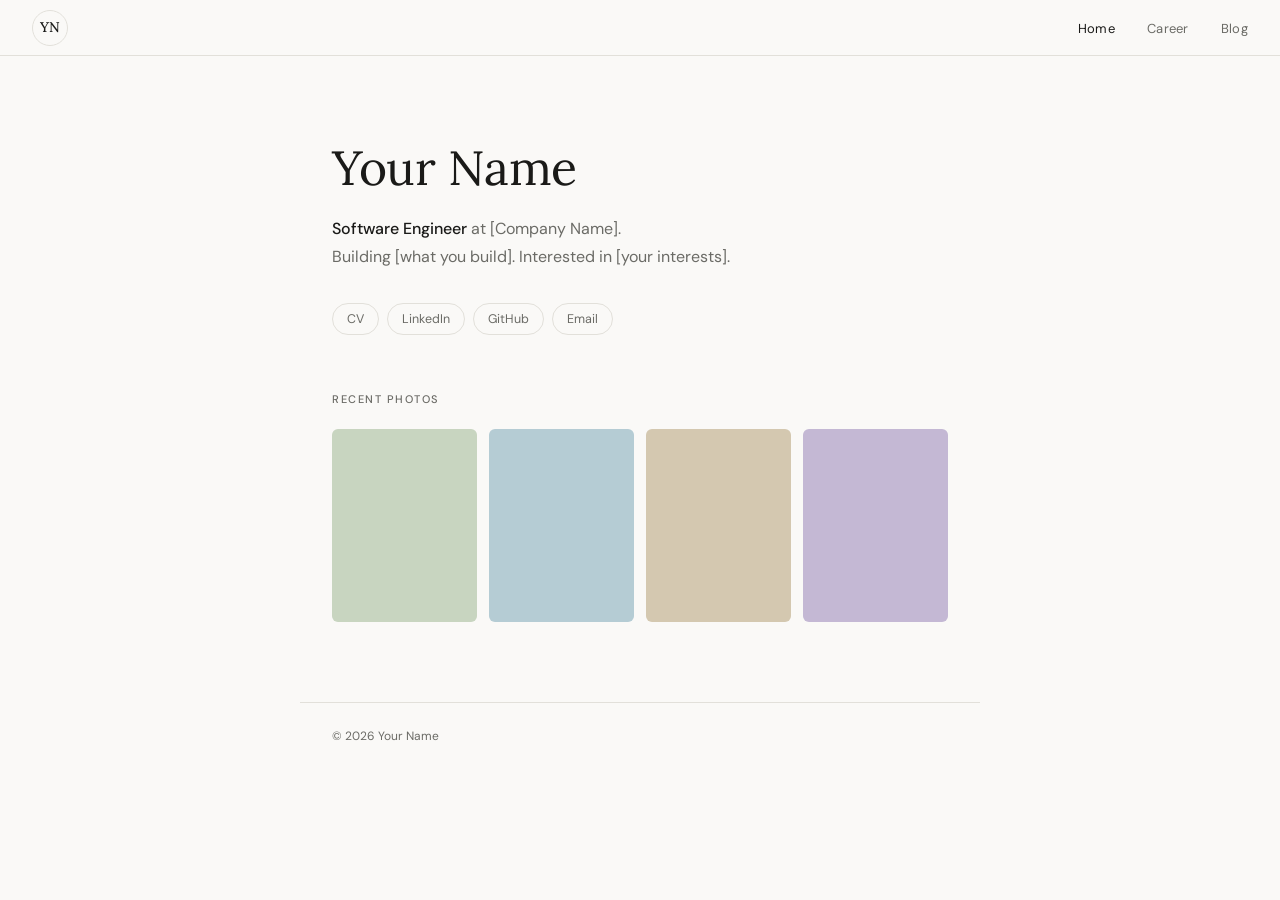
==== index.html @ 89cfebbd "Initial commit - creating a personal website that describes everything about me" ====
<!DOCTYPE html>
<html lang="en">
<head>
<meta charset="UTF-8">
<meta name="viewport" content="width=device-width, initial-scale=1.0">
<title>Home | Your Name</title>
<link rel="preconnect" href="https://fonts.googleapis.com">
<link href="https://fonts.googleapis.com/css2?family=Lora:ital,wght@0,400;0,500;1,400&family=DM+Sans:opsz,wght@9..40,300;9..40,400;9..40,500&display=swap" rel="stylesheet">
<link rel="stylesheet" href="style.css">
</head>
<body>

<nav>
  <a class="nav-logo" href="index.html">YN</a>
  <ul class="nav-links">
    <li><a href="index.html" class="active">Home</a></li>
    <li><a href="career.html">Career</a></li>
    <li><a href="blog.html">Blog</a></li>
  </ul>
</nav>

<main>
  <section class="hero">
    <h1 class="hero-name">Your Name</h1>
    <p class="hero-bio">
      <strong>Software Engineer</strong> at [Company Name].<br>
      Building [what you build]. Interested in [your interests].
    </p>

    <div class="links-row">
      <a class="link-pill" href="docs/cv.pdf" target="_blank">CV</a>
      <a class="link-pill" href="https://linkedin.com/in/yourhandle" target="_blank">LinkedIn</a>
      <a class="link-pill" href="https://github.com/yourhandle" target="_blank">GitHub</a>
      <a class="link-pill" href="mailto:you@email.com">Email</a>
    </div>
  </section>

  <section class="photos-section">
    <p class="photos-label">Recent photos</p>
    <div class="photo-grid">

      <div class="photo-item ph-1">
        <div class="photo-placeholder"></div>
        <div class="photo-caption">
          <span class="photo-caption-name">Photo Title One</span>
          <span class="photo-caption-loc">Location, 2024</span>
        </div>
      </div>

      <div class="photo-item ph-2">
        <div class="photo-placeholder"></div>
        <div class="photo-caption">
          <span class="photo-caption-name">Photo Title Two</span>
          <span class="photo-caption-loc">Location, 2024</span>
        </div>
      </div>

      <div class="photo-item ph-3">
        <div class="photo-placeholder"></div>
        <div class="photo-caption">
          <span class="photo-caption-name">Photo Title Three</span>
          <span class="photo-caption-loc">Location, 2024</span>
        </div>
      </div>

      <div class="photo-item ph-4">
        <div class="photo-placeholder"></div>
        <div class="photo-caption">
          <span class="photo-caption-name">Photo Title Four</span>
          <span class="photo-caption-loc">Location, 2024</span>
        </div>
      </div>

    </div>
  </section>
</main>

<footer>
  <p>© 2026 Your Name</p>
</footer>

</body>
</html>
---- style.css ----
*, *::before, *::after { box-sizing: border-box; margin: 0; padding: 0; }

:root {
  --bg: #faf9f7;
  --text: #1a1a18;
  --muted: #6b6b66;
  --border: #e2e0da;
  --accent: #2d5a3d;
  --accent-light: #e8f0eb;
  --font-display: 'Lora', Georgia, serif;
  --font-body: 'DM Sans', sans-serif;
}

html { scroll-behavior: smooth; }

body {
  font-family: var(--font-body);
  background: var(--bg);
  color: var(--text);
  line-height: 1.6;
  min-height: 100vh;
}

/* ─── NAV ─────────────────────────────────────────── */
nav {
  position: fixed;
  top: 0; left: 0; right: 0;
  z-index: 100;
  display: flex;
  align-items: center;
  justify-content: space-between;
  padding: 0 2rem;
  height: 56px;
  background: rgba(250, 249, 247, 0.92);
  backdrop-filter: blur(8px);
  border-bottom: 1px solid var(--border);
}

.nav-logo {
  font-family: var(--font-display);
  font-size: 14px;
  font-weight: 500;
  color: var(--text);
  text-decoration: none;
  width: 36px;
  height: 36px;
  border: 1px solid var(--border);
  border-radius: 50%;
  display: flex;
  align-items: center;
  justify-content: center;
  letter-spacing: 0.5px;
  transition: border-color 0.15s;
}

.nav-logo:hover { border-color: var(--accent); color: var(--accent); }

.nav-links {
  display: flex;
  gap: 2rem;
  list-style: none;
}

.nav-links a {
  font-size: 13px;
  color: var(--muted);
  text-decoration: none;
  letter-spacing: 0.3px;
  transition: color 0.15s;
}

.nav-links a:hover,
.nav-links a.active { color: var(--text); }

/* ─── HERO ─────────────────────────────────────────── */
.hero {
  max-width: 680px;
  margin: 0 auto;
  padding: 140px 2rem 56px;
}

.hero-name {
  font-family: var(--font-display);
  font-size: clamp(2rem, 5vw, 3rem);
  font-weight: 400;
  line-height: 1.15;
  letter-spacing: -0.5px;
  margin-bottom: 1.25rem;
}

.hero-bio {
  font-size: 16px;
  color: var(--muted);
  line-height: 1.75;
  max-width: 520px;
  margin-bottom: 2rem;
}

.hero-bio strong { color: var(--text); font-weight: 500; }

/* ─── LINK PILLS ────────────────────────────────────── */
.links-row {
  display: flex;
  flex-wrap: wrap;
  gap: 0.5rem;
}

.link-pill {
  display: inline-flex;
  align-items: center;
  padding: 5px 14px;
  border: 1px solid var(--border);
  border-radius: 100px;
  font-size: 12.5px;
  color: var(--muted);
  text-decoration: none;
  transition: border-color 0.15s, color 0.15s, background 0.15s;
}

.link-pill:hover {
  border-color: var(--accent);
  color: var(--accent);
  background: var(--accent-light);
}

/* ─── PHOTOS (home) ─────────────────────────────────── */
.photos-section {
  max-width: 680px;
  margin: 0 auto;
  padding: 0 2rem 5rem;
}

.photos-label {
  font-size: 11px;
  text-transform: uppercase;
  letter-spacing: 1.5px;
  color: var(--muted);
  font-weight: 500;
  margin-bottom: 1.25rem;
}

.photo-grid {
  display: grid;
  grid-template-columns: repeat(2, 1fr);
  gap: 12px;
}

@media (min-width: 520px) {
  .photo-grid { grid-template-columns: repeat(4, 1fr); }
}

.photo-item {
  position: relative;
  overflow: hidden;
  border-radius: 6px;
  aspect-ratio: 3/4;
  cursor: pointer;
}

.photo-item img {
  width: 100%; height: 100%;
  object-fit: cover;
  display: block;
  transition: transform 0.4s ease;
}

.photo-item:hover img { transform: scale(1.04); }

.photo-placeholder {
  width: 100%; height: 100%;
}

.ph-1 .photo-placeholder { background: #c8d5c0; }
.ph-2 .photo-placeholder { background: #b5ccd4; }
.ph-3 .photo-placeholder { background: #d4c8b0; }
.ph-4 .photo-placeholder { background: #c4b8d4; }

.photo-caption {
  position: absolute;
  bottom: 0; left: 0; right: 0;
  padding: 28px 10px 10px;
  background: linear-gradient(transparent, rgba(0,0,0,0.55));
  opacity: 0;
  transition: opacity 0.25s;
}

.photo-item:hover .photo-caption { opacity: 1; }

.photo-caption-name {
  display: block;
  font-size: 11px;
  color: rgba(255,255,255,0.95);
  font-weight: 500;
  line-height: 1.3;
}

.photo-caption-loc {
  display: block;
  font-size: 10px;
  color: rgba(255,255,255,0.7);
  margin-top: 1px;
}

/* ─── CONTENT SECTION (career / blog) ───────────────── */
.content-section {
  max-width: 680px;
  margin: 0 auto;
  padding: 0 2rem 5rem;
}

.section-block {
  margin-bottom: 3.5rem;
}

.section-heading {
  font-family: var(--font-display);
  font-size: 1.1rem;
  font-weight: 400;
  color: var(--text);
  margin-bottom: 1.75rem;
  padding-bottom: 0.75rem;
  border-bottom: 1px solid var(--border);
}

/* ─── TIMELINE ──────────────────────────────────────── */
.timeline { display: flex; flex-direction: column; gap: 2rem; }

.timeline-item {
  display: grid;
  grid-template-columns: 140px 1fr;
  gap: 1.5rem;
}

@media (max-width: 520px) {
  .timeline-item { grid-template-columns: 1fr; gap: 0.4rem; }
}

.timeline-meta {
  display: flex;
  flex-direction: column;
  gap: 6px;
  padding-top: 2px;
}

.timeline-date {
  font-size: 12.5px;
  color: var(--muted);
  white-space: nowrap;
}

.timeline-tag {
  display: inline-block;
  font-size: 11px;
  padding: 2px 9px;
  border-radius: 100px;
  border: 1px solid var(--border);
  color: var(--muted);
  width: fit-content;
}

.timeline-role {
  font-size: 15px;
  font-weight: 500;
  color: var(--text);
  margin-bottom: 3px;
}

.timeline-company {
  font-size: 13px;
  color: var(--accent);
  margin-bottom: 8px;
}

.timeline-desc {
  font-size: 14px;
  color: var(--muted);
  line-height: 1.7;
}

/* ─── SKILLS ────────────────────────────────────────── */
.skills-grid {
  display: flex;
  flex-direction: column;
  gap: 1rem;
}

.skill-group { display: flex; gap: 1rem; align-items: baseline; }

.skill-label {
  font-size: 12px;
  text-transform: uppercase;
  letter-spacing: 1px;
  color: var(--muted);
  font-weight: 500;
  min-width: 90px;
}

.skill-items {
  font-size: 14px;
  color: var(--text);
}

/* ─── BLOG LIST ─────────────────────────────────────── */
.blog-list { display: flex; flex-direction: column; }

.blog-item {
  padding: 1.75rem 0;
  border-bottom: 1px solid var(--border);
}

.blog-item:first-child { border-top: 1px solid var(--border); }

.blog-meta {
  display: flex;
  align-items: center;
  gap: 10px;
  margin-bottom: 0.6rem;
}

.blog-date {
  font-size: 12.5px;
  color: var(--muted);
}

.blog-tag {
  font-size: 11px;
  padding: 2px 9px;
  border-radius: 100px;
  border: 1px solid var(--border);
  color: var(--muted);
}

.blog-title {
  font-family: var(--font-display);
  font-size: 1.15rem;
  font-weight: 400;
  margin-bottom: 0.5rem;
  line-height: 1.4;
}

.blog-title a {
  color: var(--text);
  text-decoration: none;
  transition: color 0.15s;
}

.blog-title a:hover { color: var(--accent); }

.blog-excerpt {
  font-size: 14px;
  color: var(--muted);
  line-height: 1.7;
  max-width: 540px;
}

/* ─── FOOTER ────────────────────────────────────────── */
footer {
  border-top: 1px solid var(--border);
  max-width: 680px;
  margin: 0 auto;
  padding: 1.5rem 2rem;
  font-size: 12px;
  color: var(--muted);
}

/* ─── ANIMATIONS ────────────────────────────────────── */
@keyframes fadeUp {
  from { opacity: 0; transform: translateY(14px); }
  to   { opacity: 1; transform: translateY(0); }
}

.hero-name    { animation: fadeUp 0.6s ease both; }
.hero-bio     { animation: fadeUp 0.6s 0.08s ease both; }
.links-row    { animation: fadeUp 0.6s 0.16s ease both; }
.photos-label { animation: fadeUp 0.6s 0.24s ease both; }
.photo-grid   { animation: fadeUp 0.6s 0.28s ease both; }
.content-section { animation: fadeUp 0.6s 0.1s ease both; }
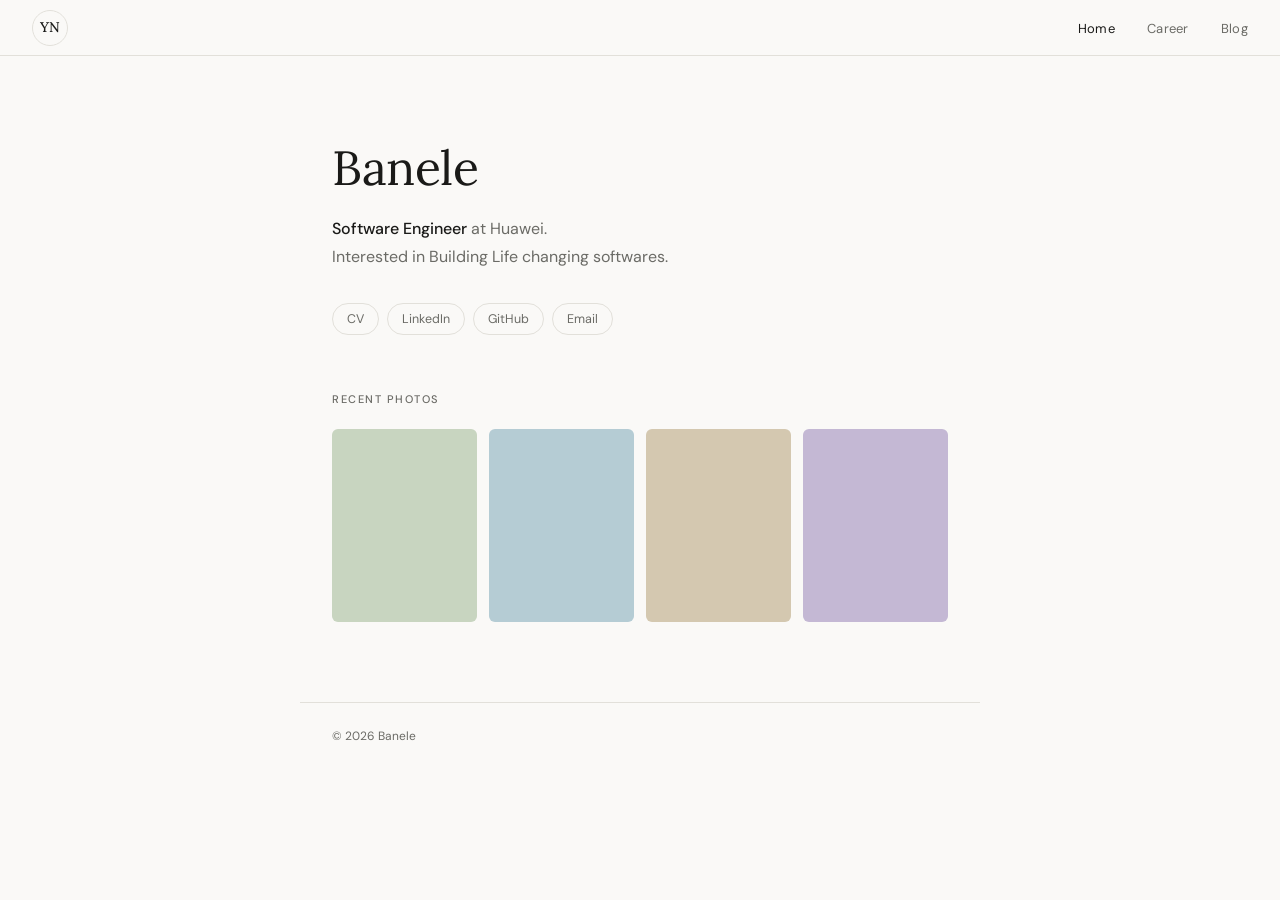
==== commit 9af79c3f: "second commit - added the required names of the owner of website" ====
--- a/index.html
+++ b/index.html
@@ -3,7 +3,7 @@
 <head>
 <meta charset="UTF-8">
 <meta name="viewport" content="width=device-width, initial-scale=1.0">
-<title>Home | Your Name</title>
+<title>Home | Banele</title>
 <link rel="preconnect" href="https://fonts.googleapis.com">
 <link href="https://fonts.googleapis.com/css2?family=Lora:ital,wght@0,400;0,500;1,400&family=DM+Sans:opsz,wght@9..40,300;9..40,400;9..40,500&display=swap" rel="stylesheet">
 <link rel="stylesheet" href="style.css">
@@ -21,10 +21,10 @@
 
 <main>
   <section class="hero">
-    <h1 class="hero-name">Your Name</h1>
+    <h1 class="hero-name">Banele</h1>
     <p class="hero-bio">
-      <strong>Software Engineer</strong> at [Company Name].<br>
-      Building [what you build]. Interested in [your interests].
+      <strong>Software Engineer</strong> at Huawei.<br>
+      Interested in Building Life changing softwares.
     </p>
 
     <div class="links-row">
@@ -76,7 +76,7 @@
 </main>
 
 <footer>
-  <p>© 2026 Your Name</p>
+  <p>© 2026 Banele</p>
 </footer>
 
 </body>
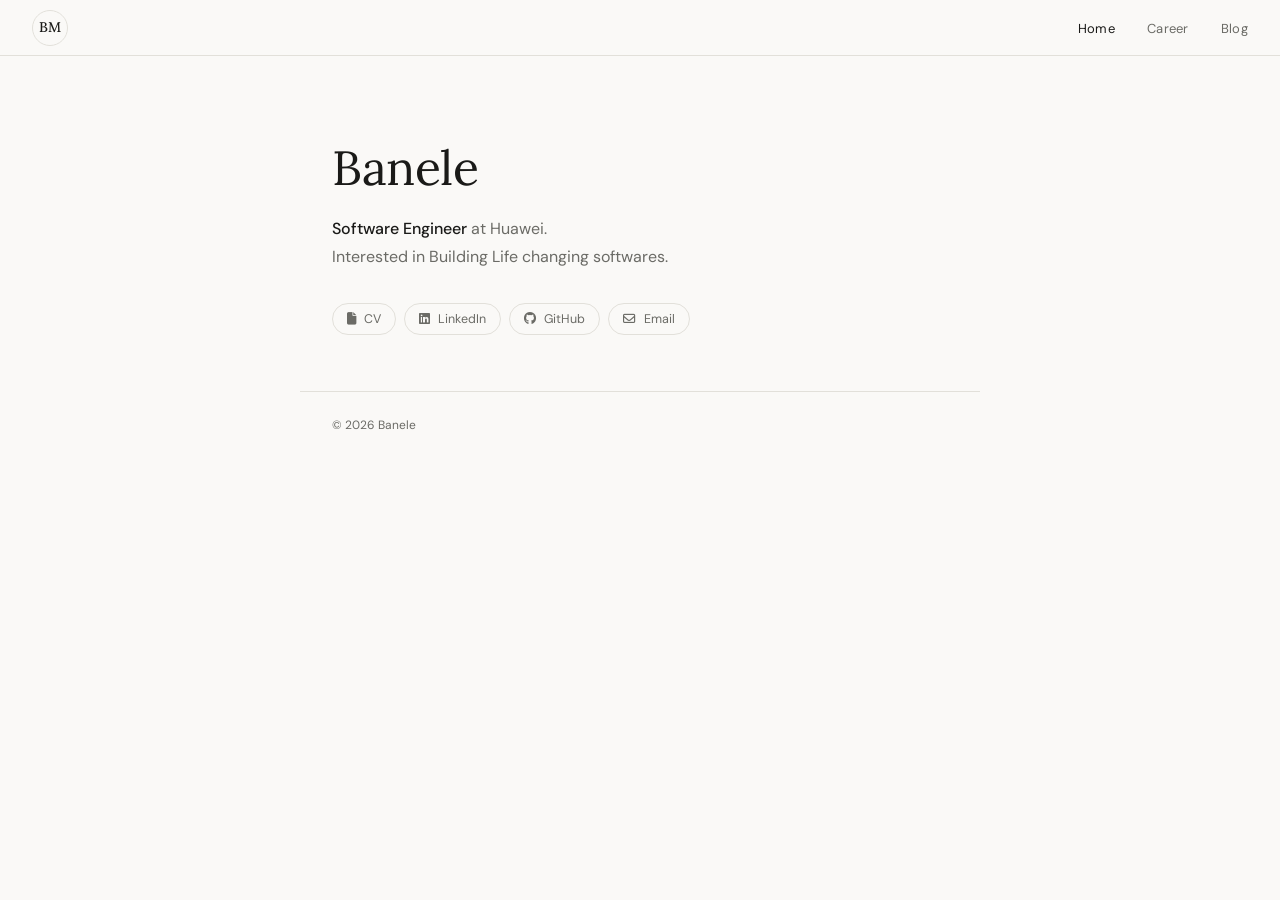
==== commit 7fd57c9b: "3rd comit - added the correct features on the site and the necessary docs and links for redirecting " ====
--- a/index.html
+++ b/index.html
@@ -3,7 +3,7 @@
 <head>
 <meta charset="UTF-8">
 <meta name="viewport" content="width=device-width, initial-scale=1.0">
-<title>Home | Banele</title>
+<title>Home | Banele Mdluli</title>
 <link rel="preconnect" href="https://fonts.googleapis.com">
 <link href="https://fonts.googleapis.com/css2?family=Lora:ital,wght@0,400;0,500;1,400&family=DM+Sans:opsz,wght@9..40,300;9..40,400;9..40,500&display=swap" rel="stylesheet">
 <link rel="stylesheet" href="style.css">
@@ -11,7 +11,7 @@
 <body>
 
 <nav>
-  <a class="nav-logo" href="index.html">YN</a>
+  <a class="nav-logo" href="index.html">BM</a>
   <ul class="nav-links">
     <li><a href="index.html" class="active">Home</a></li>
     <li><a href="career.html">Career</a></li>
@@ -28,49 +28,13 @@
     </p>
 
     <div class="links-row">
-      <a class="link-pill" href="docs/cv.pdf" target="_blank">CV</a>
-      <a class="link-pill" href="https://linkedin.com/in/yourhandle" target="_blank">LinkedIn</a>
-      <a class="link-pill" href="https://github.com/yourhandle" target="_blank">GitHub</a>
-      <a class="link-pill" href="mailto:you@email.com">Email</a>
-    </div>
-  </section>
-
-  <section class="photos-section">
-    <p class="photos-label">Recent photos</p>
-    <div class="photo-grid">
-
-      <div class="photo-item ph-1">
-        <div class="photo-placeholder"></div>
-        <div class="photo-caption">
-          <span class="photo-caption-name">Photo Title One</span>
-          <span class="photo-caption-loc">Location, 2024</span>
-        </div>
-      </div>
-
-      <div class="photo-item ph-2">
-        <div class="photo-placeholder"></div>
-        <div class="photo-caption">
-          <span class="photo-caption-name">Photo Title Two</span>
-          <span class="photo-caption-loc">Location, 2024</span>
-        </div>
-      </div>
-
-      <div class="photo-item ph-3">
-        <div class="photo-placeholder"></div>
-        <div class="photo-caption">
-          <span class="photo-caption-name">Photo Title Three</span>
-          <span class="photo-caption-loc">Location, 2024</span>
-        </div>
-      </div>
-
-      <div class="photo-item ph-4">
-        <div class="photo-placeholder"></div>
-        <div class="photo-caption">
-          <span class="photo-caption-name">Photo Title Four</span>
-          <span class="photo-caption-loc">Location, 2024</span>
-        </div>
-      </div>
-
+      <!-- <a class="link-pill link-pill--cv" href="docs/cv.pdf" target="_blank" rel="noopener">CV</a> -->
+      <a class="link-pill link-pill--cv" href="docs/Banele_Mdluli_CV.pdf" target="_blank" rel="noopener">CV</a>
+      <!-- <a class="link-pill" href="https://www.linkedin.com/in/banele-mdluli/" target="_blank" rel="noopener">LinkedIn</a>
+      <a class="link-pill" href="https://github.com/mdlban010" target="_blank" rel="noopener">GitHub</a> -->
+      <a class="link-pill link-pill--linkedin" href="https://www.linkedin.com/in/banele-mdluli/" target="_blank" rel="noopener">LinkedIn</a>
+      <a class="link-pill link-pill--github" href="https://github.com/mdlban010" target="_blank" rel="noopener">GitHub</a>
+      <a class="link-pill link-pill--email" href="mailto:austinbanele64@gmail.com">Email</a>
     </div>
   </section>
 </main>
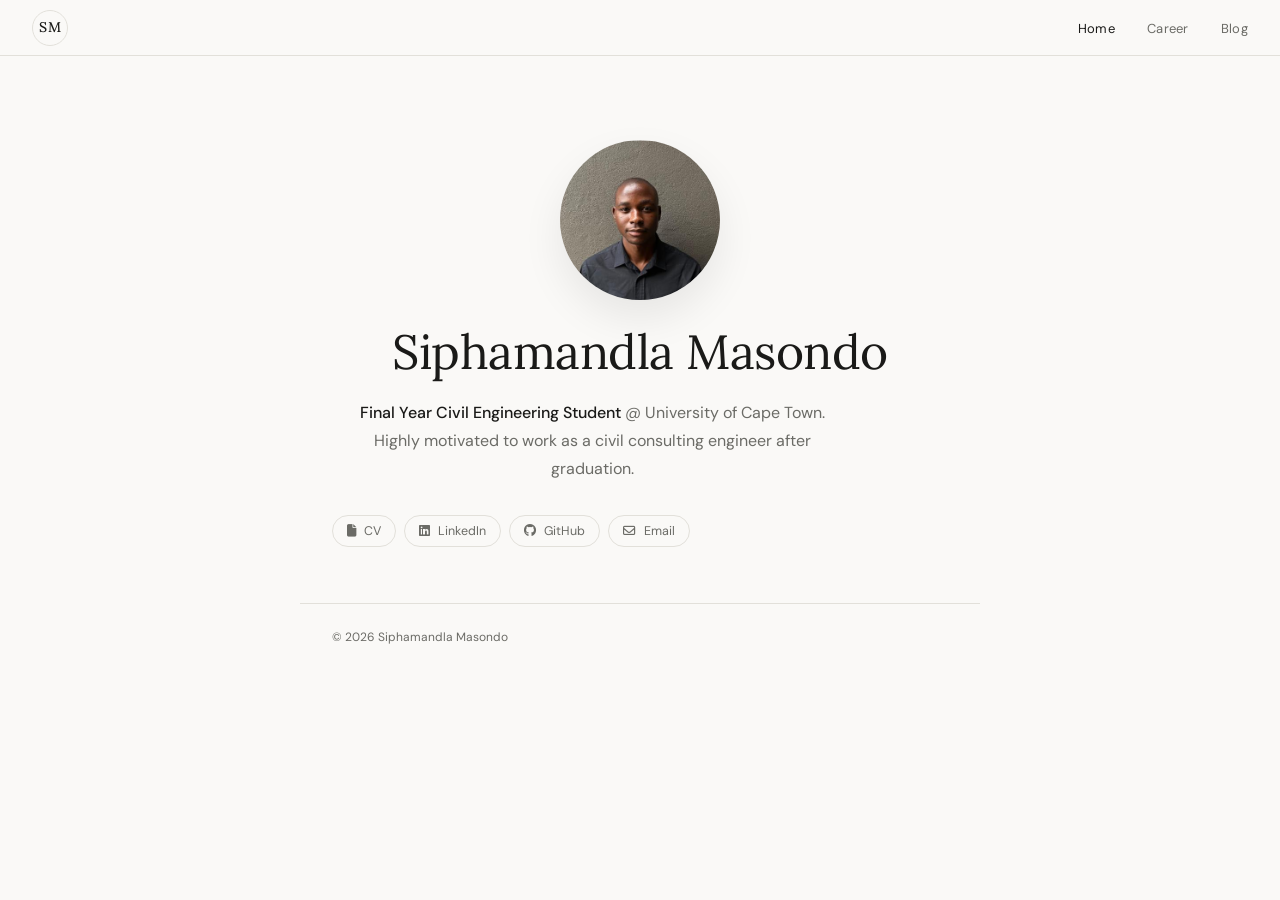
==== commit f33b7536: "5th commit - added the cprrect names for the site Co-authored-by: Copilot <copilot@github.com>" ====
--- a/index.html
+++ b/index.html
@@ -3,7 +3,7 @@
 <head>
 <meta charset="UTF-8">
 <meta name="viewport" content="width=device-width, initial-scale=1.0">
-<title>Home | Banele Mdluli</title>
+<title>Home | Siphamandla Masondo</title>
 <link rel="preconnect" href="https://fonts.googleapis.com">
 <link href="https://fonts.googleapis.com/css2?family=Lora:ital,wght@0,400;0,500;1,400&family=DM+Sans:opsz,wght@9..40,300;9..40,400;9..40,500&display=swap" rel="stylesheet">
 <link rel="stylesheet" href="style.css">
@@ -11,7 +11,7 @@
 <body>
 
 <nav>
-  <a class="nav-logo" href="index.html">BM</a>
+  <a class="nav-logo" href="index.html">SM</a>
   <ul class="nav-links">
     <li><a href="index.html" class="active">Home</a></li>
     <li><a href="career.html">Career</a></li>
@@ -21,18 +21,21 @@
 
 <main>
   <section class="hero">
-    <h1 class="hero-name">Banele</h1>
+    <div class="hero-photo">
+      <img src="docs/images/masondo_profile_pic.png" alt="Siphamandla Masondo">
+    </div>
+    <h1 class="hero-name">Siphamandla Masondo</h1>
     <p class="hero-bio">
-      <strong>Software Engineer</strong> at Huawei.<br>
-      Interested in Building Life changing softwares.
+      <strong>Final Year Civil Engineering Student</strong> @ University of Cape Town.<br>
+      Highly motivated to work as a civil consulting engineer after graduation.
     </p>
 
     <div class="links-row">
       <!-- <a class="link-pill link-pill--cv" href="docs/cv.pdf" target="_blank" rel="noopener">CV</a> -->
-      <a class="link-pill link-pill--cv" href="docs/Banele_Mdluli_CV.pdf" target="_blank" rel="noopener">CV</a>
+      <a class="link-pill link-pill--cv" href="docs/CV_SiphamandlaMasondo.docx" target="_blank" rel="noopener">CV</a>
       <!-- <a class="link-pill" href="https://www.linkedin.com/in/banele-mdluli/" target="_blank" rel="noopener">LinkedIn</a>
       <a class="link-pill" href="https://github.com/mdlban010" target="_blank" rel="noopener">GitHub</a> -->
-      <a class="link-pill link-pill--linkedin" href="https://www.linkedin.com/in/banele-mdluli/" target="_blank" rel="noopener">LinkedIn</a>
+      <a class="link-pill link-pill--linkedin" href="https://www.linkedin.com/in/siphamandla-masondo-b76402388/" target="_blank" rel="noopener">LinkedIn</a>
       <a class="link-pill link-pill--github" href="https://github.com/mdlban010" target="_blank" rel="noopener">GitHub</a>
       <a class="link-pill link-pill--email" href="mailto:austinbanele64@gmail.com">Email</a>
     </div>
@@ -40,7 +43,7 @@
 </main>
 
 <footer>
-  <p>© 2026 Banele</p>
+  <p>© 2026 Siphamandla Masondo</p>
 </footer>
 
 </body>
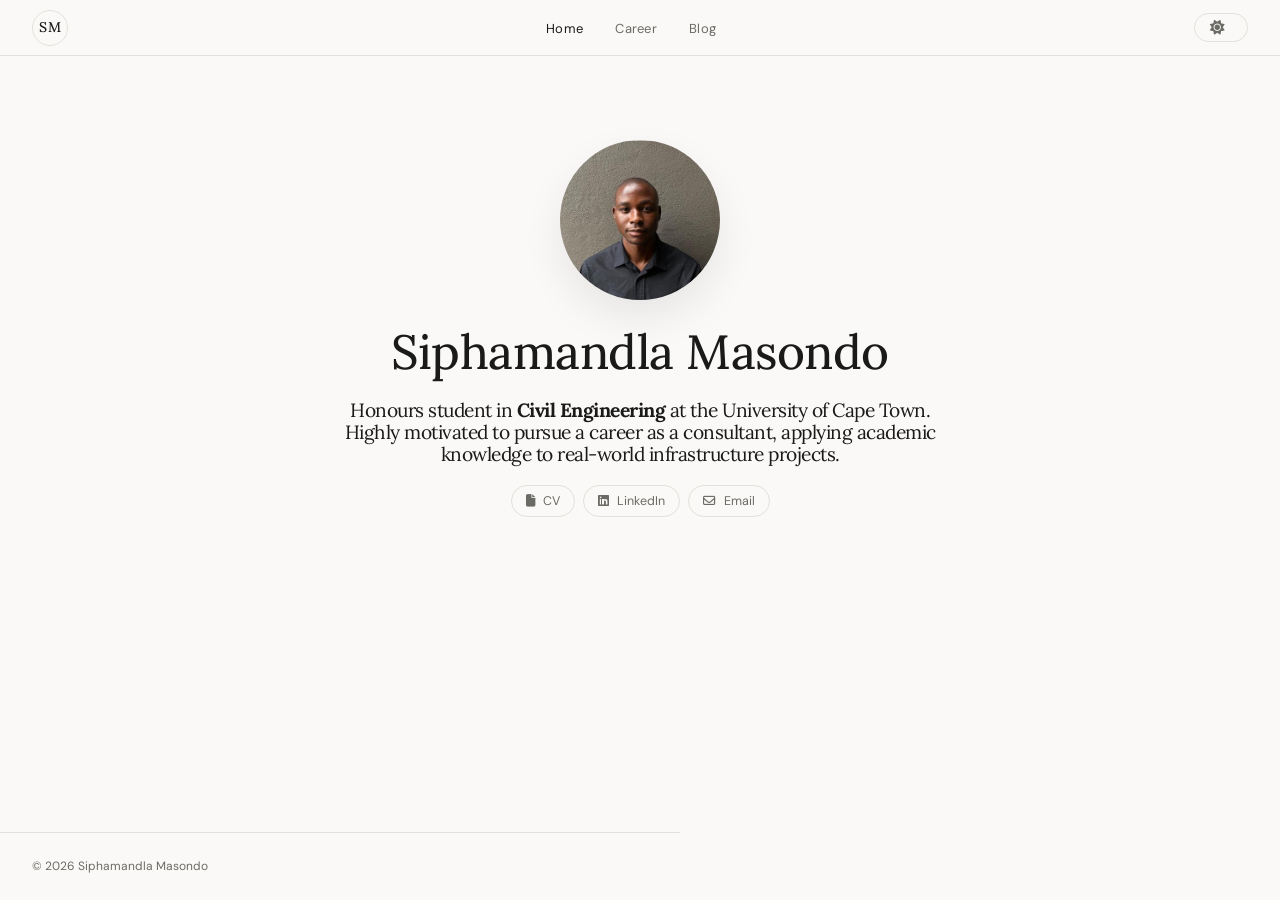
==== commit 338e573d: "6th commit - added the necessary description under career based on CV, added dark theme/mode. Co-aut" ====
--- a/index.html
+++ b/index.html
@@ -17,6 +17,9 @@
     <li><a href="career.html">Career</a></li>
     <li><a href="blog.html">Blog</a></li>
   </ul>
+  <div class="nav-actions">
+    <button id="theme-toggle" class="link-pill link-pill--theme" type="button" aria-label="Toggle theme"></button>
+  </div>
 </nav>
 
 <main>
@@ -25,19 +28,14 @@
       <img src="docs/images/masondo_profile_pic.png" alt="Siphamandla Masondo">
     </div>
     <h1 class="hero-name">Siphamandla Masondo</h1>
-    <p class="hero-bio">
-      <strong>Final Year Civil Engineering Student</strong> @ University of Cape Town.<br>
-      Highly motivated to work as a civil consulting engineer after graduation.
-    </p>
+    <p class="hero-description">Honours student in <strong>Civil Engineering</strong> at the University of Cape Town.<br>
+      Highly motivated to pursue a career as a consultant, applying academic knowledge to real-world infrastructure projects.</p>
 
     <div class="links-row">
-      <!-- <a class="link-pill link-pill--cv" href="docs/cv.pdf" target="_blank" rel="noopener">CV</a> -->
-      <a class="link-pill link-pill--cv" href="docs/CV_SiphamandlaMasondo.docx" target="_blank" rel="noopener">CV</a>
-      <!-- <a class="link-pill" href="https://www.linkedin.com/in/banele-mdluli/" target="_blank" rel="noopener">LinkedIn</a>
-      <a class="link-pill" href="https://github.com/mdlban010" target="_blank" rel="noopener">GitHub</a> -->
+      <a class="link-pill link-pill--cv" href="docs/CV_SiphamandlaMasondo.pdf" target="_blank" rel="noopener">CV</a>
       <a class="link-pill link-pill--linkedin" href="https://www.linkedin.com/in/siphamandla-masondo-b76402388/" target="_blank" rel="noopener">LinkedIn</a>
-      <a class="link-pill link-pill--github" href="https://github.com/mdlban010" target="_blank" rel="noopener">GitHub</a>
-      <a class="link-pill link-pill--email" href="mailto:austinbanele64@gmail.com">Email</a>
+      <!-- <a class="link-pill link-pill--github" href="https://github.com/mdlban010" target="_blank" rel="noopener">GitHub</a> -->
+      <a class="link-pill link-pill--email" href="mailto:sphamasondo04@gmail.com">Email</a>
     </div>
   </section>
 </main>
@@ -46,5 +44,20 @@
   <p>© 2026 Siphamandla Masondo</p>
 </footer>
 
+<script>
+  const themeToggle = document.getElementById('theme-toggle');
+  const storedTheme = localStorage.getItem('theme');
+  const prefersDark = window.matchMedia('(prefers-color-scheme: dark)').matches;
+  const theme = storedTheme || (prefersDark ? 'dark' : 'light');
+  const root = document.documentElement;
+  const applyTheme = selected => {
+    root.dataset.theme = selected;
+    themeToggle.classList.toggle('theme-dark', selected === 'dark');
+    themeToggle.classList.toggle('theme-light', selected === 'light');
+    localStorage.setItem('theme', selected);
+  };
+  applyTheme(theme);
+  themeToggle.addEventListener('click', () => applyTheme(root.dataset.theme === 'dark' ? 'light' : 'dark'));
+</script>
 </body>
 </html>
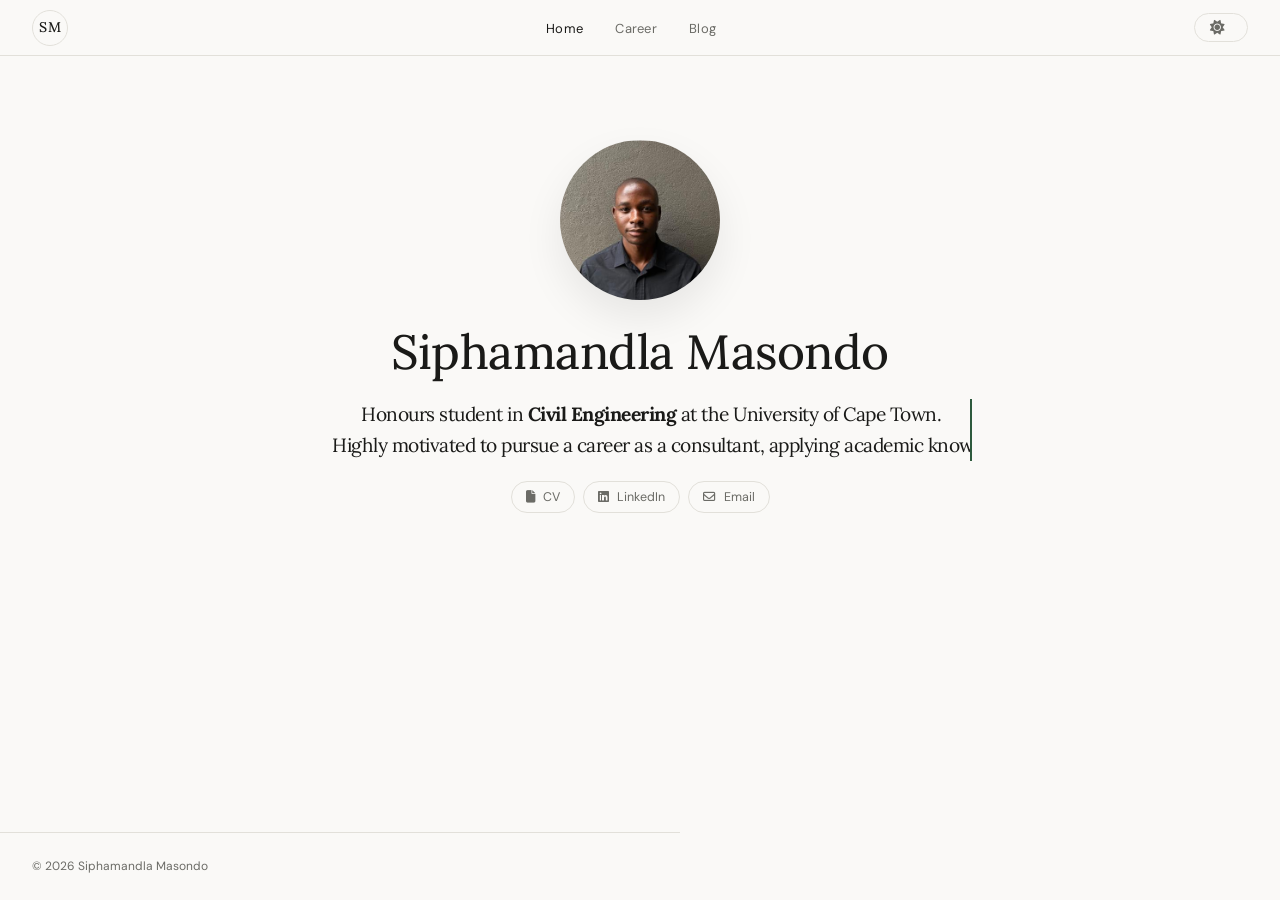
==== commit ef19a496: "8th commit- added animations on description Co-authored-by: Copilot <copilot@github.com>" ====
--- a/index.html
+++ b/index.html
@@ -28,8 +28,10 @@
       <img src="docs/images/masondo_profile_pic.png" alt="Siphamandla Masondo">
     </div>
     <h1 class="hero-name">Siphamandla Masondo</h1>
-    <p class="hero-description">Honours student in <strong>Civil Engineering</strong> at the University of Cape Town.<br>
-      Highly motivated to pursue a career as a consultant, applying academic knowledge to real-world infrastructure projects.</p>
+    <p class="hero-description">
+      <span class="hero-line hero-line--first">Honours student in <strong>Civil Engineering</strong> at the University of Cape Town.</span>
+      <span class="hero-line hero-line--second">Highly motivated to pursue a career as a consultant, applying academic knowledge to real-world infrastructure projects.</span>
+    </p>
 
     <div class="links-row">
       <a class="link-pill link-pill--cv" href="docs/CV_SiphamandlaMasondo.pdf" target="_blank" rel="noopener">CV</a>
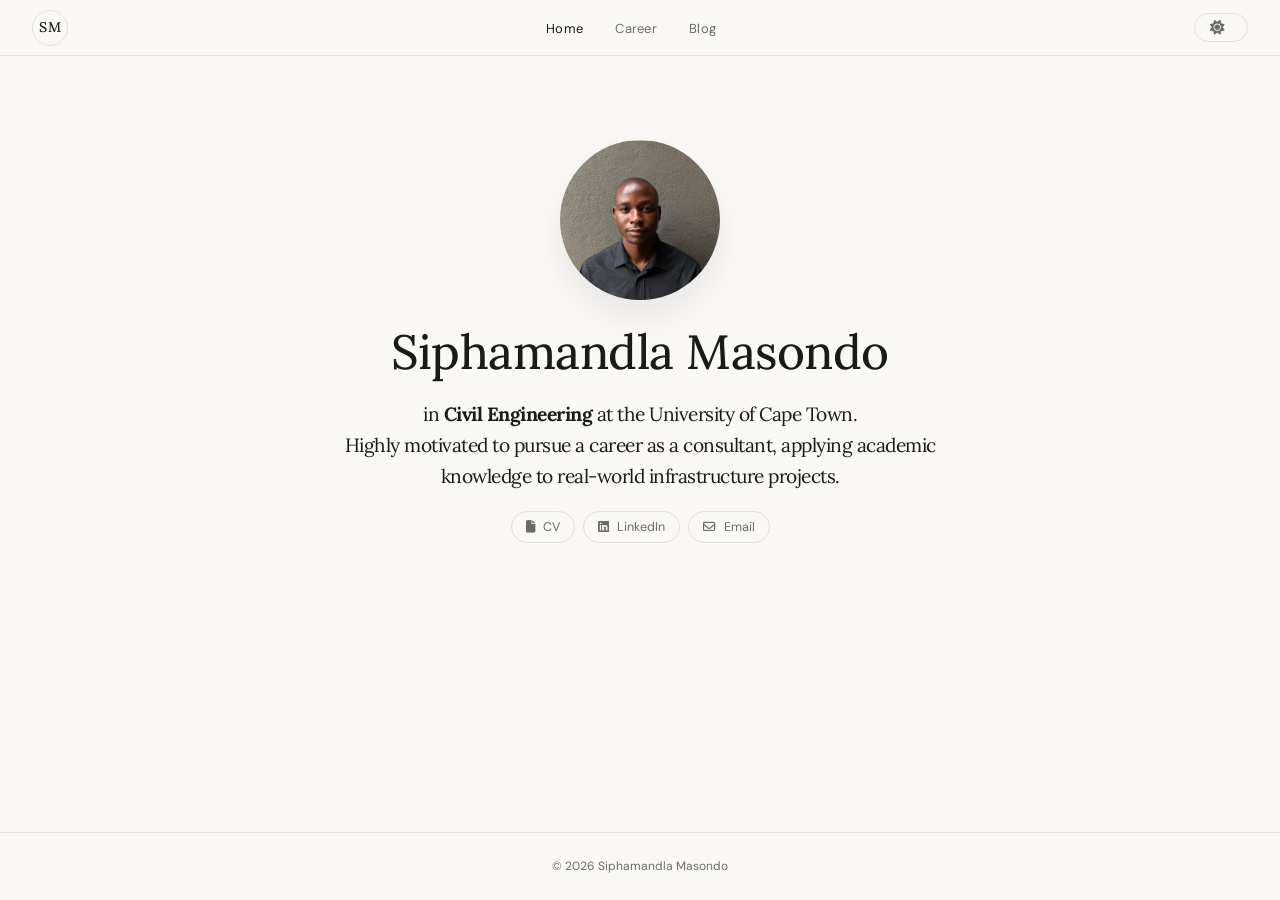
==== commit 6c395fa3: "testing changes" ====
--- a/index.html
+++ b/index.html
@@ -29,7 +29,7 @@
     </div>
     <h1 class="hero-name">Siphamandla Masondo</h1>
     <p class="hero-description">
-      <span class="hero-line hero-line--first">Honours student in <strong>Civil Engineering</strong> at the University of Cape Town.</span>
+      <span class="hero-line hero-line--first"> in <strong>Civil Engineering</strong> at the University of Cape Town.</span>
       <span class="hero-line hero-line--second">Highly motivated to pursue a career as a consultant, applying academic knowledge to real-world infrastructure projects.</span>
     </p>
 
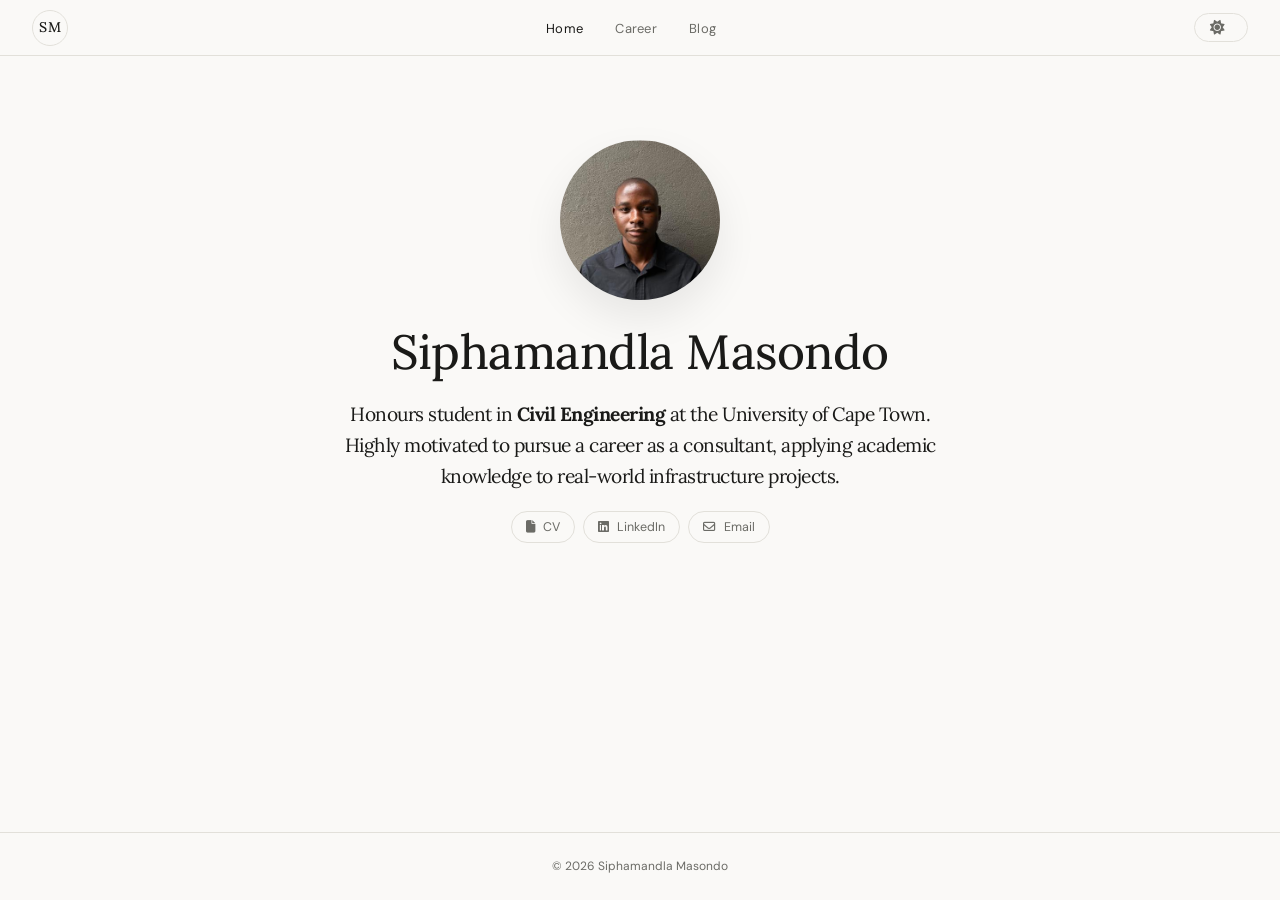
==== commit 18bb279b: "reverted to original, test failed" ====
--- a/index.html
+++ b/index.html
@@ -29,7 +29,7 @@
     </div>
     <h1 class="hero-name">Siphamandla Masondo</h1>
     <p class="hero-description">
-      <span class="hero-line hero-line--first"> in <strong>Civil Engineering</strong> at the University of Cape Town.</span>
+      <span class="hero-line hero-line--first">Honours student in <strong>Civil Engineering</strong> at the University of Cape Town.</span>
       <span class="hero-line hero-line--second">Highly motivated to pursue a career as a consultant, applying academic knowledge to real-world infrastructure projects.</span>
     </p>
 
